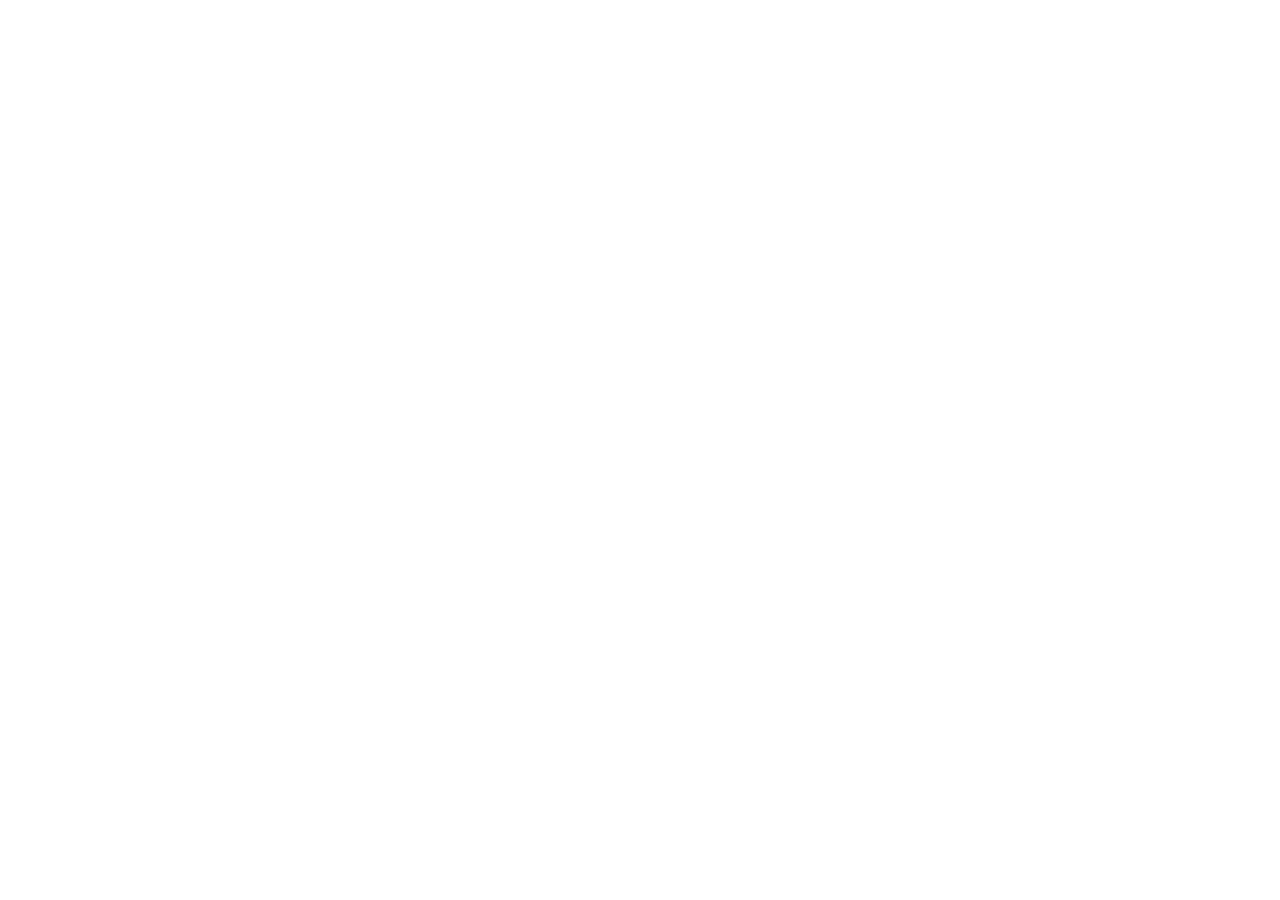
==== experiment/simulation/index.html @ e0a00acc "Initial commit" ====
<!DOCTYPE html>
<html>
<head>
	<!-- Add CSS at the head of HTML file -->
    <link rel="stylesheet" href="./css/main.css">
</head>
<body>
		<!-- Your code goes here-->

	<!-- Add JS at the bottom of HTML file --> 
        <script src="./js/main.js"></script>
</body>
</html>
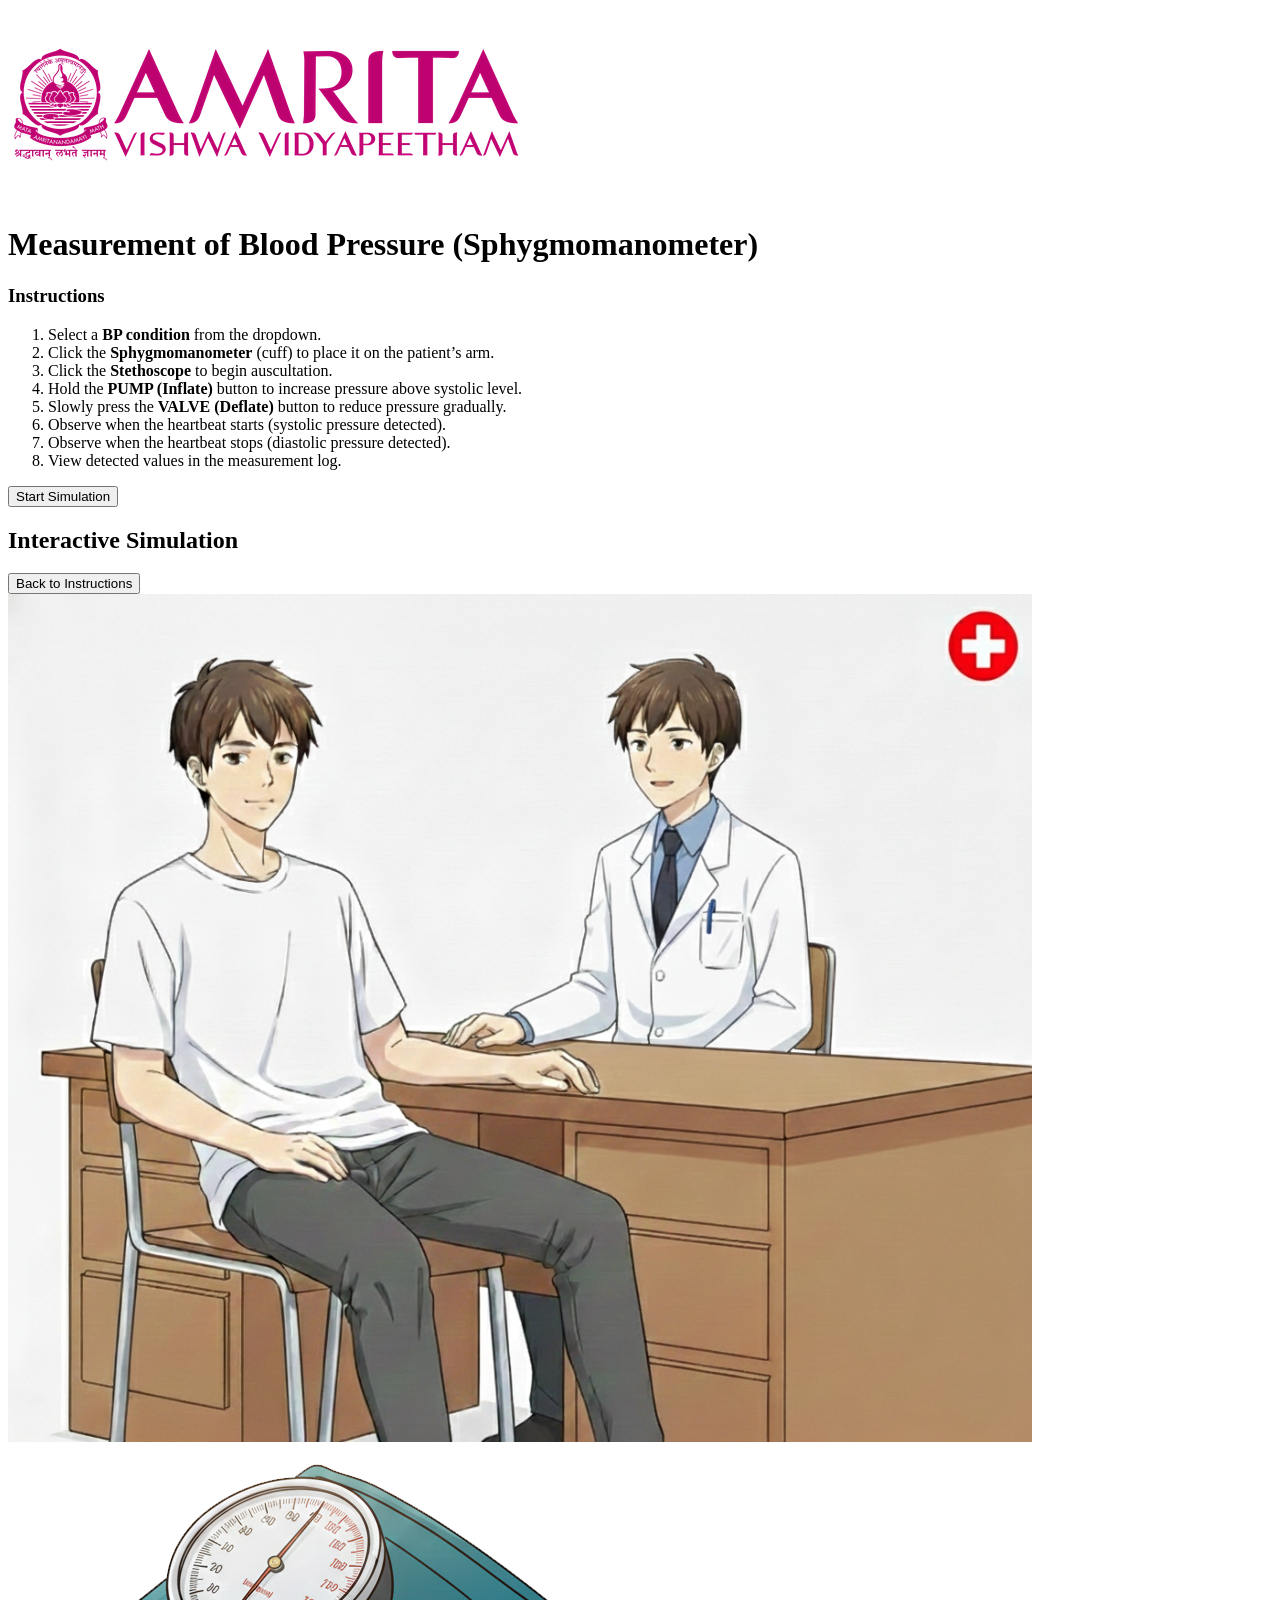
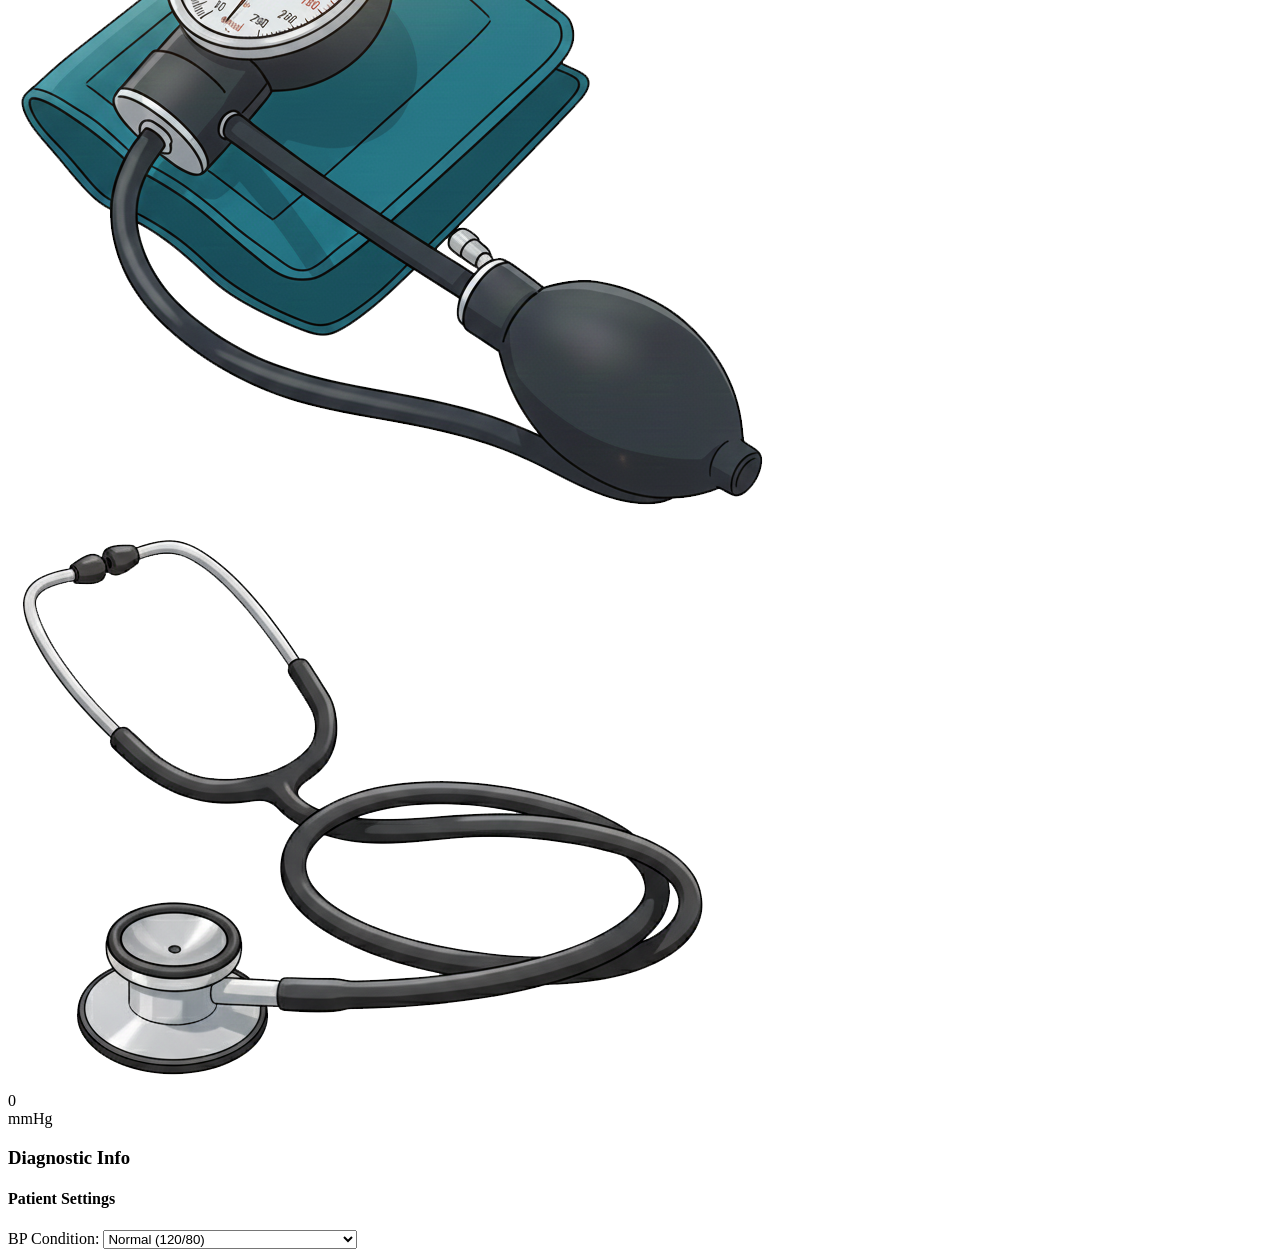
==== commit fc20e005: "Update index.html" ====
--- a/experiment/simulation/index.html
+++ b/experiment/simulation/index.html
@@ -1,13 +1,110 @@
-<!DOCTYPE html>
-<html>
+
+<!doctype html>
+<html lang="en">
+
 <head>
-	<!-- Add CSS at the head of HTML file -->
+    <meta charset="utf-8">
+    <meta name="viewport" content="width=device-width,initial-scale=1">
+    <title>Blood Pressure Simulator — Aneroid Sphygmomanometer</title>
     <link rel="stylesheet" href="./css/main.css">
 </head>
-<body>
-		<!-- Your code goes here-->
 
-	<!-- Add JS at the bottom of HTML file --> 
-        <script src="./js/main.js"></script>
+<body class="mobile-instructions-active">
+    <header>
+        <img src="images\logo.png" class="logo" alt="University Logo">
+        <h1>Measurement of Blood Pressure (Sphygmomanometer)</h1>
+    </header>
+    <div class="app">
+
+        <!-- LEFT PANEL -->
+        <div class="column left">
+            <!-- SIMULATOR CONTROLS -->
+            <div id="left-sim">
+                <h3>Instructions</h3>
+                <ol class="instructions-list">
+                    <li>Select a <strong>BP condition</strong> from the dropdown.</li>
+                    <li>Click the <strong>Sphygmomanometer</strong> (cuff) to place it on the patient’s arm.</li>
+                    <li>Click the <strong>Stethoscope</strong> to begin auscultation.</li>
+                    <li>Hold the <strong>PUMP (Inflate)</strong> button to increase pressure above systolic level.</li>
+                    <li>Slowly press the <strong>VALVE (Deflate)</strong> button to reduce pressure gradually.</li>
+                    <li>Observe when the heartbeat starts (systolic pressure detected).</li>
+                    <li>Observe when the heartbeat stops (diastolic pressure detected).</li>
+                    <li>View detected values in the measurement log.</li>
+                </ol>
+
+                <button id="mobile-start-btn" class="control-btn primary">Start Simulation</button>
+            </div>
+        </div>
+
+        <!-- MIDDLE PANEL - VISUALIZATION -->
+        <div class="column middle">
+            <!-- SIMULATOR VIEW (Default) -->
+            <div id="main-sim">
+                <h2>Interactive Simulation</h2>
+                <button id="mobile-back-btn" class="control-btn secondary mobile-only">Back to Instructions</button>
+
+                <div class="sim-container">
+                    <!-- Base Scene Layer (Using .png as per user change) -->
+                    <img src="images\scene_1.png" id="base-scene" alt="Patient Arm">
+
+                    <!-- Instruments (Clickable) -->
+                    <img src="images\cuff_icon.png" id="tool-cuff" class="tool" alt="Cuff" title="Place Cuff">
+                    <img src="images\steth_icon.png" id="tool-steth" class="tool" alt="Stethoscope" title="Place Stethoscope">
+
+                    <!-- Gauge Overlay (Visible after setup) -->
+                    <div id="gauge-container" class="gauge">
+                        <div class="gauge-face">
+                            <!-- Ticks are drawn via CSS/JS or background image would be better, using simple CSS ticks for now -->
+                            <div class="gauge-dial"></div>
+                            <div class="needle" id="gauge-needle"></div>
+                            <div class="gauge-center"></div>
+                            <div class="gauge-value" id="gauge-text">0</div>
+                            <div class="gauge-unit">mmHg</div>
+                        </div>
+                    </div>
+
+                    <!-- Heart (Visible after setup) -->
+                    <div id="heart" class="heart"></div>
+                </div>
+            </div>
+        </div>
+
+        <!-- RIGHT PANEL - INFO -->
+        <div class="column right">
+            <h3>Diagnostic Info</h3>
+
+            <div class="info-card" id="patient-settings">
+                <h4>Patient Settings</h4>
+                <label for="bp-condition">BP Condition:</label>
+                <select id="bp-condition" class="bp-select">
+                    <option value="normal">Normal (120/80)</option>
+                    <option value="hypotension">Hypotension (85/55)</option>
+                    <option value="prehypertension">Pre-Hypertension (130/85)</option>
+                    <option value="stage1">Hypertension Stage 1 (150/95)</option>
+                    <option value="stage2">Hypertension Stage 2 (170/105)</option>
+                    <option value="crisis">Hypertensive Crisis (200/130)</option>
+                    <option value="isolated">Isolated Systolic Hypertension (170/70)</option>
+                    <option value="shock">Shock (70/40)</option>
+                </select>
+            </div>
+
+            <div id="controls" class="control-panel" style="display:none; margin-top: 15px;">
+                <h4>Manual Controls</h4>
+                <p class="hint">Hold to operate</p>
+
+                <button id="btn-inflate" class="control-btn inflate">PUMP (Inflate)</button>
+                <button id="btn-deflate" class="control-btn deflate" title="Hold to Deflate">VALVE (DEFLATE)</button>
+            </div>
+
+            <div id="results-log" class="info-card" style="display:none; margin-top:15px;">
+                <h4>Measurement Log</h4>
+                <div id="log-content"></div>
+            </div>
+        </div>
+
+    </div>
+
+    <script src="./script.js"></script>
 </body>
-</html>
+
+</html>
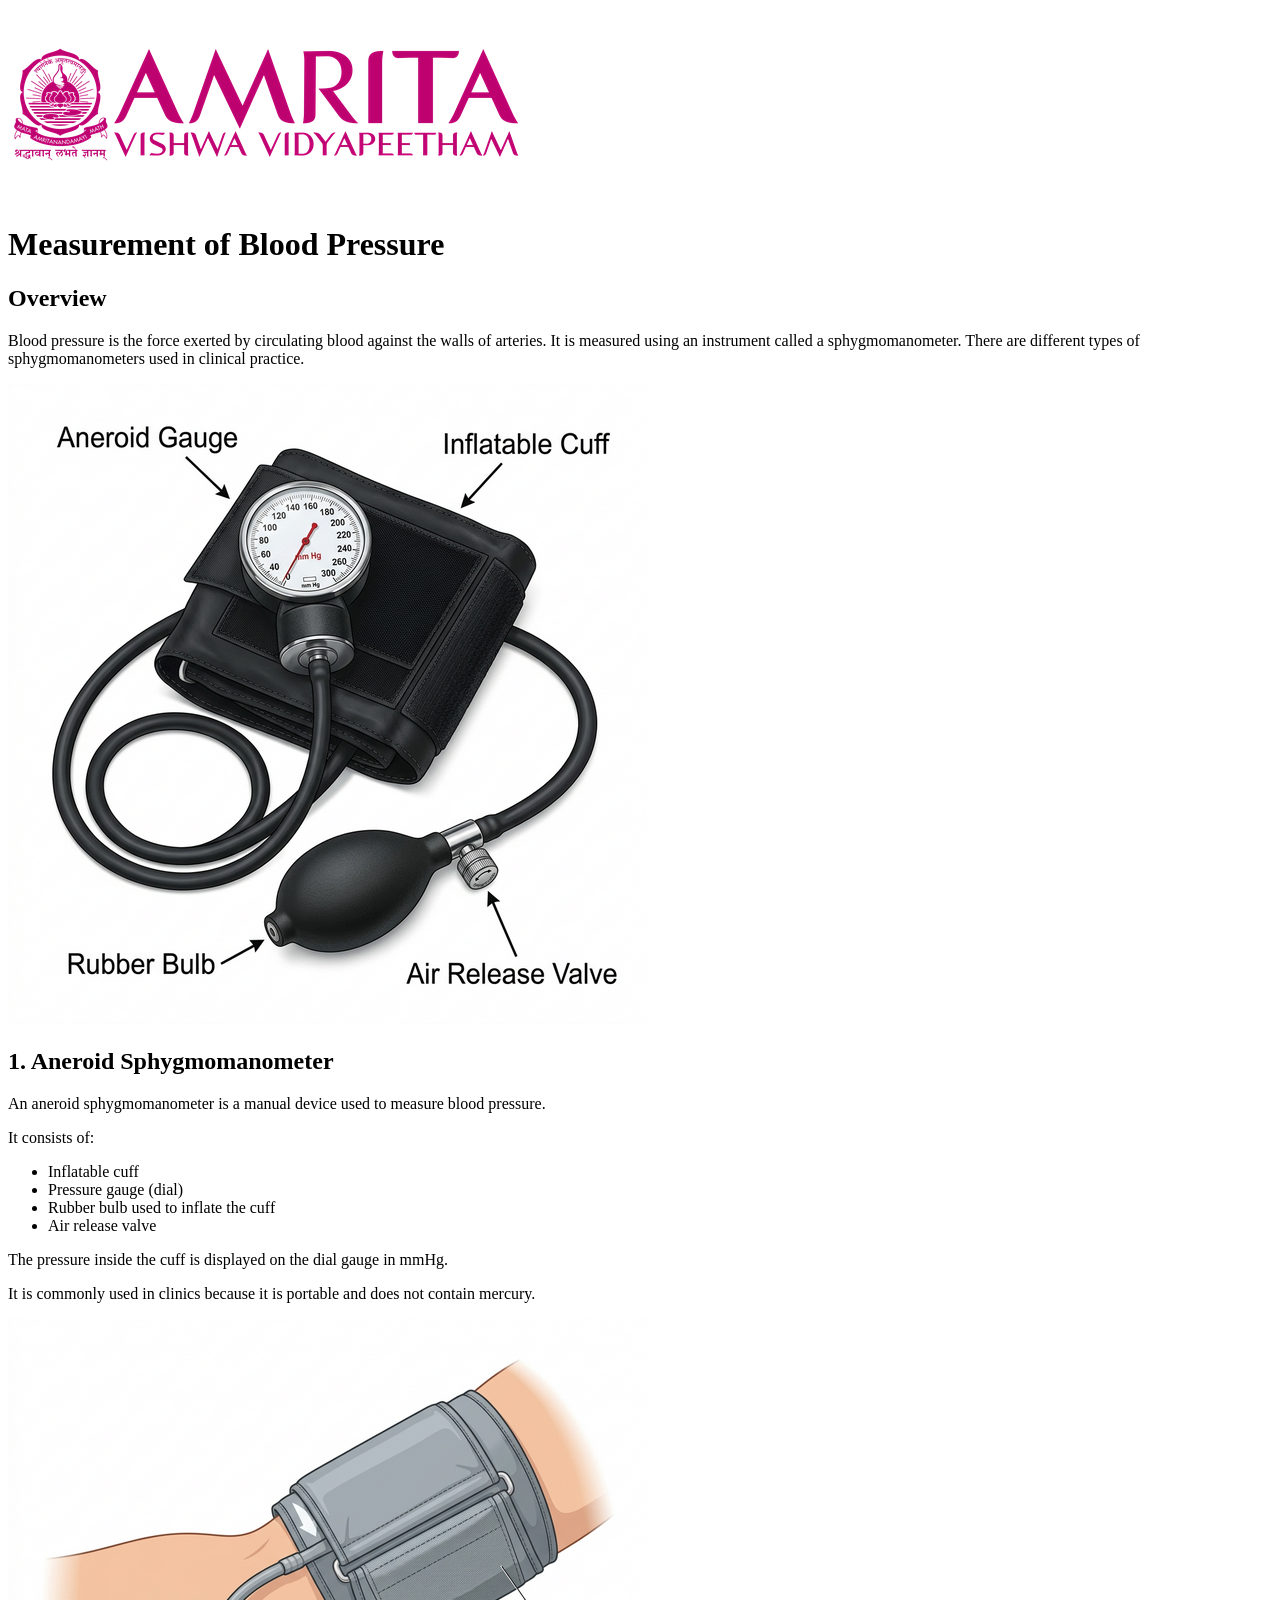
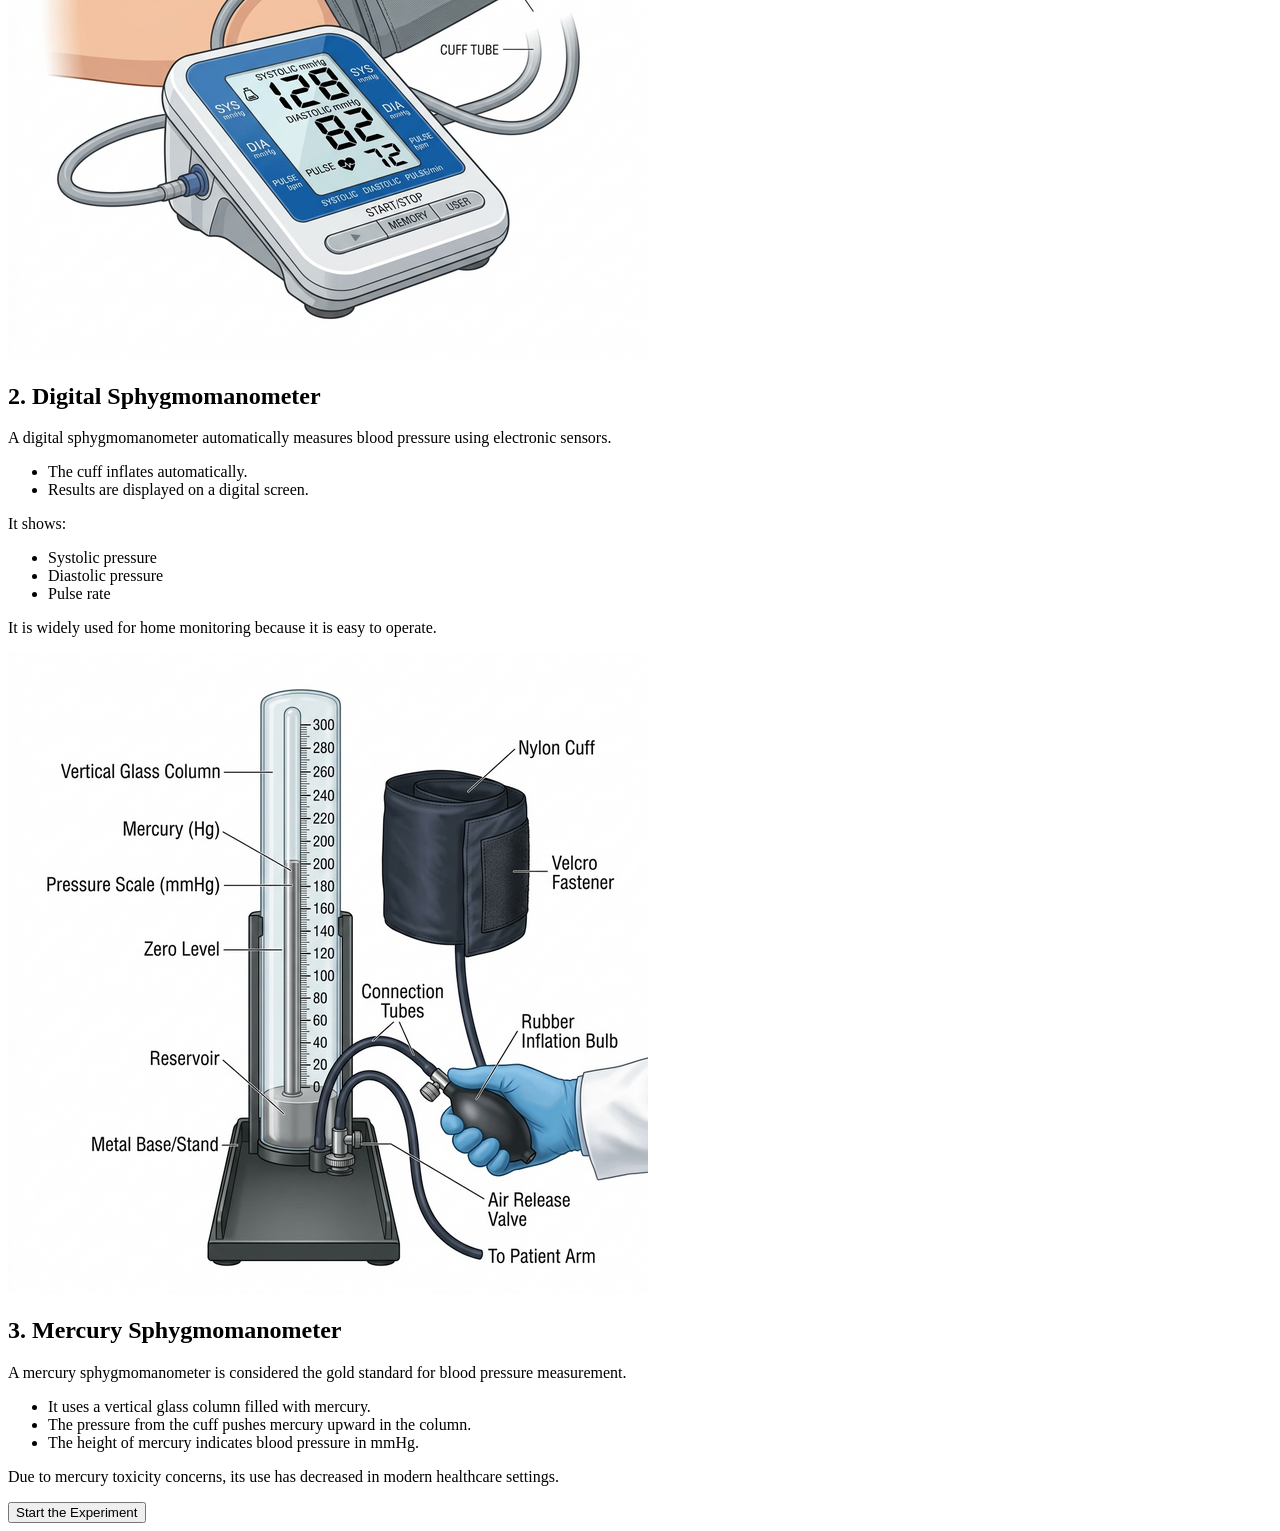
==== commit 23701738: "Update index.html" ====
--- a/experiment/simulation/index.html
+++ b/experiment/simulation/index.html
@@ -1,110 +1,102 @@
-
-<!doctype html>
+<!DOCTYPE html>
 <html lang="en">
 
 <head>
-    <meta charset="utf-8">
-    <meta name="viewport" content="width=device-width,initial-scale=1">
-    <title>Blood Pressure Simulator — Aneroid Sphygmomanometer</title>
-    <link rel="stylesheet" href="./css/main.css">
+    <meta charset="UTF-8">
+    <meta name="viewport" content="width=device-width, initial-scale=1.0">
+    <title>Measurement of Blood Pressure</title>
+    <link rel="stylesheet" href="style.css">
 </head>
 
-<body class="mobile-instructions-active">
+<body class="theory-page">
     <header>
         <img src="images\logo.png" class="logo" alt="University Logo">
-        <h1>Measurement of Blood Pressure (Sphygmomanometer)</h1>
+        <h1>Measurement of Blood Pressure</h1>
     </header>
-    <div class="app">
 
-        <!-- LEFT PANEL -->
-        <div class="column left">
-            <!-- SIMULATOR CONTROLS -->
-            <div id="left-sim">
-                <h3>Instructions</h3>
-                <ol class="instructions-list">
-                    <li>Select a <strong>BP condition</strong> from the dropdown.</li>
-                    <li>Click the <strong>Sphygmomanometer</strong> (cuff) to place it on the patient’s arm.</li>
-                    <li>Click the <strong>Stethoscope</strong> to begin auscultation.</li>
-                    <li>Hold the <strong>PUMP (Inflate)</strong> button to increase pressure above systolic level.</li>
-                    <li>Slowly press the <strong>VALVE (Deflate)</strong> button to reduce pressure gradually.</li>
-                    <li>Observe when the heartbeat starts (systolic pressure detected).</li>
-                    <li>Observe when the heartbeat stops (diastolic pressure detected).</li>
-                    <li>View detected values in the measurement log.</li>
-                </ol>
-
-                <button id="mobile-start-btn" class="control-btn primary">Start Simulation</button>
-            </div>
-        </div>
-
-        <!-- MIDDLE PANEL - VISUALIZATION -->
-        <div class="column middle">
-            <!-- SIMULATOR VIEW (Default) -->
-            <div id="main-sim">
-                <h2>Interactive Simulation</h2>
-                <button id="mobile-back-btn" class="control-btn secondary mobile-only">Back to Instructions</button>
-
-                <div class="sim-container">
-                    <!-- Base Scene Layer (Using .png as per user change) -->
-                    <img src="images\scene_1.png" id="base-scene" alt="Patient Arm">
-
-                    <!-- Instruments (Clickable) -->
-                    <img src="images\cuff_icon.png" id="tool-cuff" class="tool" alt="Cuff" title="Place Cuff">
-                    <img src="images\steth_icon.png" id="tool-steth" class="tool" alt="Stethoscope" title="Place Stethoscope">
-
-                    <!-- Gauge Overlay (Visible after setup) -->
-                    <div id="gauge-container" class="gauge">
-                        <div class="gauge-face">
-                            <!-- Ticks are drawn via CSS/JS or background image would be better, using simple CSS ticks for now -->
-                            <div class="gauge-dial"></div>
-                            <div class="needle" id="gauge-needle"></div>
-                            <div class="gauge-center"></div>
-                            <div class="gauge-value" id="gauge-text">0</div>
-                            <div class="gauge-unit">mmHg</div>
-                        </div>
-                    </div>
-
-                    <!-- Heart (Visible after setup) -->
-                    <div id="heart" class="heart"></div>
+    <main class="app theory-main">
+        <section class="theory-cards">
+            <!-- Overview -->
+            <div class="theory-card column">
+                <div class="card-content">
+                    <h2>Overview</h2>
+                    <p>Blood pressure is the force exerted by circulating blood against the walls of arteries. It is
+                        measured
+                        using an instrument called a sphygmomanometer. There are different types of sphygmomanometers
+                        used in
+                        clinical practice.</p>
                 </div>
             </div>
-        </div>
-
-        <!-- RIGHT PANEL - INFO -->
-        <div class="column right">
-            <h3>Diagnostic Info</h3>
-
-            <div class="info-card" id="patient-settings">
-                <h4>Patient Settings</h4>
-                <label for="bp-condition">BP Condition:</label>
-                <select id="bp-condition" class="bp-select">
-                    <option value="normal">Normal (120/80)</option>
-                    <option value="hypotension">Hypotension (85/55)</option>
-                    <option value="prehypertension">Pre-Hypertension (130/85)</option>
-                    <option value="stage1">Hypertension Stage 1 (150/95)</option>
-                    <option value="stage2">Hypertension Stage 2 (170/105)</option>
-                    <option value="crisis">Hypertensive Crisis (200/130)</option>
-                    <option value="isolated">Isolated Systolic Hypertension (170/70)</option>
-                    <option value="shock">Shock (70/40)</option>
-                </select>
+            <!-- Card 1 -->
+            <div class="theory-card column">
+                <div class="card-img-container">
+                    <img src="images\aneroid.png" alt="Aneroid Sphygmomanometer">
+                </div>
+                <div class="card-content">
+                    <h2>1. Aneroid Sphygmomanometer</h2>
+                    <p>An aneroid sphygmomanometer is a manual device used to measure blood pressure.</p>
+                    <p>It consists of:</p>
+                    <ul>
+                        <li>Inflatable cuff</li>
+                        <li>Pressure gauge (dial)</li>
+                        <li>Rubber bulb used to inflate the cuff</li>
+                        <li>Air release valve</li>
+                    </ul>
+                    <p>The pressure inside the cuff is displayed on the dial gauge in mmHg.</p>
+                    <p>It is commonly used in clinics because it is portable and does not contain mercury.</p>
+                </div>
             </div>
 
-            <div id="controls" class="control-panel" style="display:none; margin-top: 15px;">
-                <h4>Manual Controls</h4>
-                <p class="hint">Hold to operate</p>
-
-                <button id="btn-inflate" class="control-btn inflate">PUMP (Inflate)</button>
-                <button id="btn-deflate" class="control-btn deflate" title="Hold to Deflate">VALVE (DEFLATE)</button>
+            <!-- Card 2 -->
+            <div class="theory-card column">
+                <div class="card-img-container">
+                    <img src="images\digital.png" alt="Digital Sphygmomanometer">
+                </div>
+                <div class="card-content">
+                    <h2>2. Digital Sphygmomanometer</h2>
+                    <p>A digital sphygmomanometer automatically measures blood pressure using electronic sensors.</p>
+                    <ul>
+                        <li>The cuff inflates automatically.</li>
+                        <li>Results are displayed on a digital screen.</li>
+                    </ul>
+                    <p>It shows:</p>
+                    <ul>
+                        <li>Systolic pressure</li>
+                        <li>Diastolic pressure</li>
+                        <li>Pulse rate</li>
+                    </ul>
+                    <p>It is widely used for home monitoring because it is easy to operate.</p>
+                </div>
             </div>
 
-            <div id="results-log" class="info-card" style="display:none; margin-top:15px;">
-                <h4>Measurement Log</h4>
-                <div id="log-content"></div>
+            <!-- Card 3 -->
+            <div class="theory-card column">
+                <div class="card-img-container">
+                    <img src="images\mercury.png" alt="Mercury Sphygmomanometer">
+                </div>
+                <div class="card-content">
+                    <h2>3. Mercury Sphygmomanometer</h2>
+                    <p>A mercury sphygmomanometer is considered the gold standard for blood pressure measurement.</p>
+                    <ul>
+                        <li>It uses a vertical glass column filled with mercury.</li>
+                        <li>The pressure from the cuff pushes mercury upward in the column.</li>
+                        <li>The height of mercury indicates blood pressure in mmHg.</li>
+                    </ul>
+                    <p>Due to mercury toxicity concerns, its use has decreased in modern healthcare settings.</p>
+                </div>
             </div>
+        </section>
+
+        <div class="action-section">
+            <button id="startExperiment" class="btn primary large-btn">Start the Experiment</button>
         </div>
+    </main>
 
-    </div>
-
-    <script src="./script.js"></script>
+    <script>
+        document.getElementById("startExperiment").onclick = function () {
+            window.location.href = "simulator.html";
+        }
+    </script>
 </body>
 
 </html>
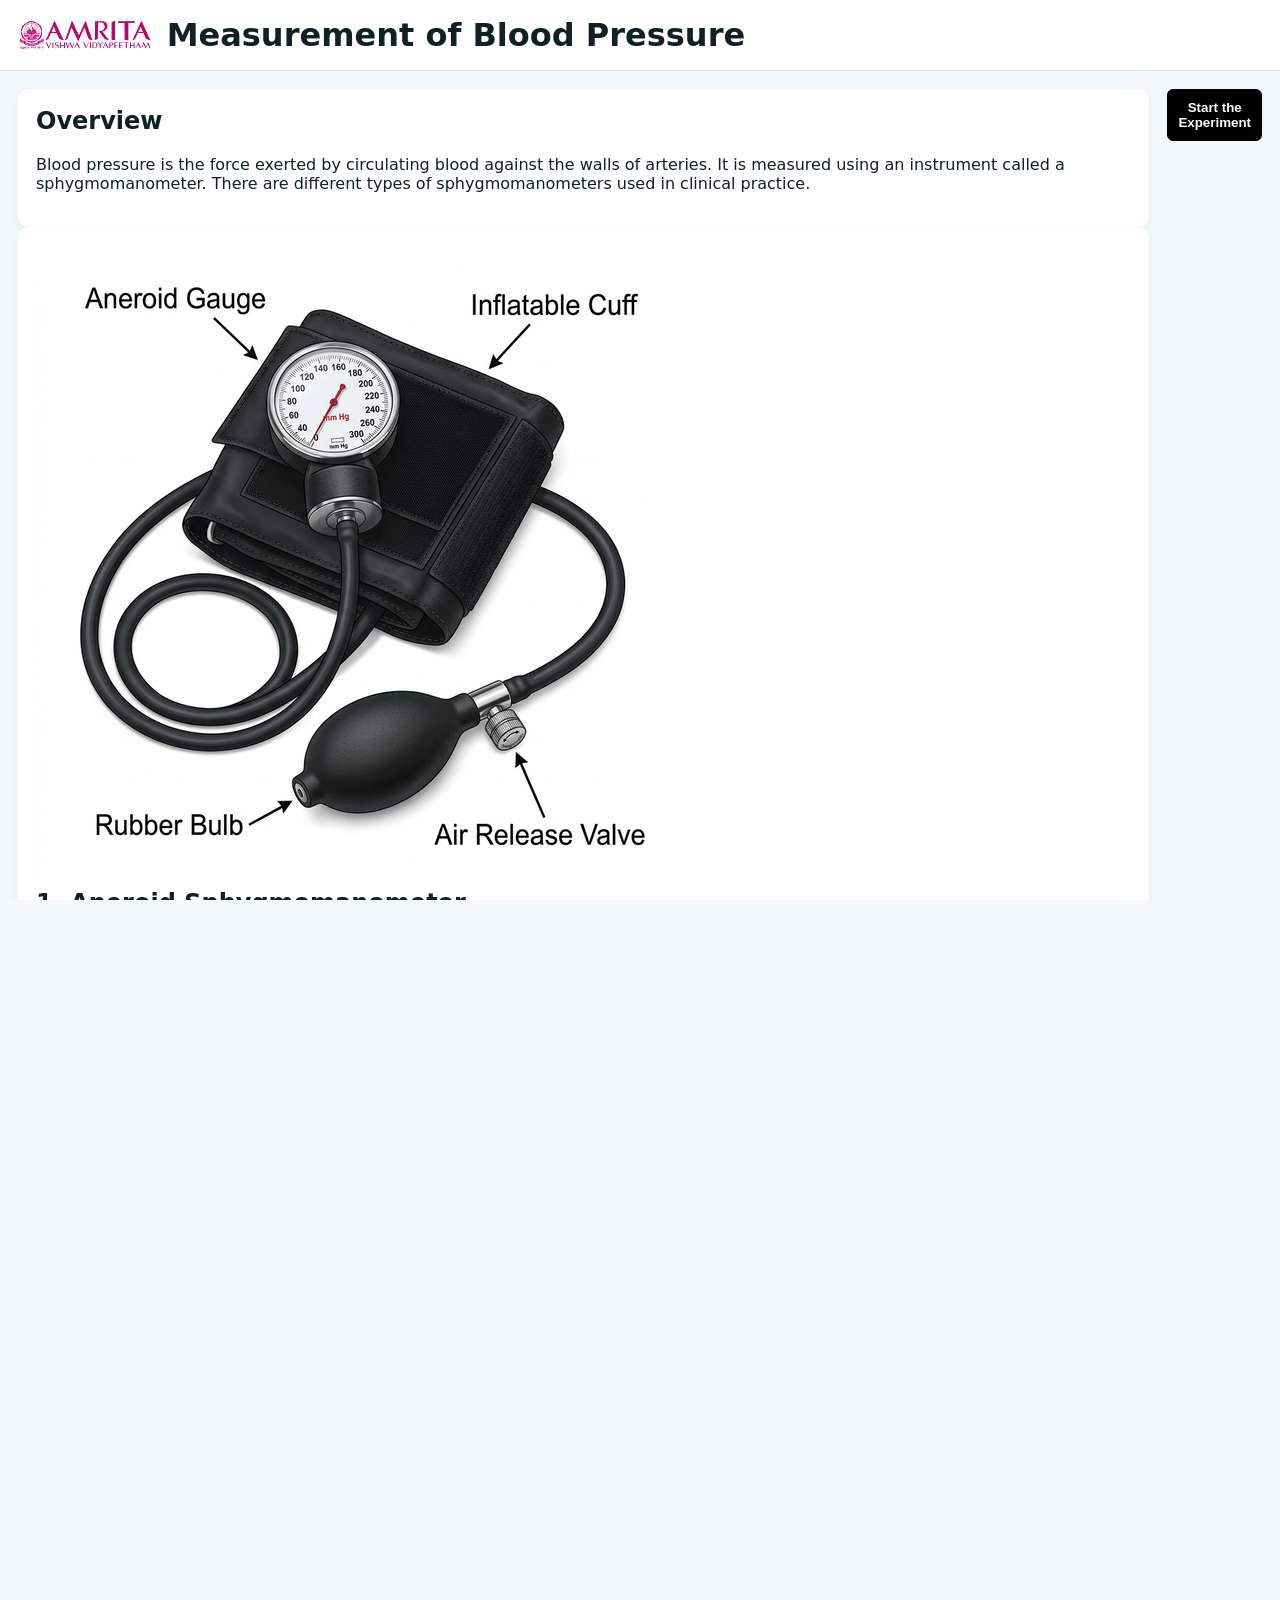
==== commit 415e1cfe: "Update index.html" ====
--- a/experiment/simulation/index.html
+++ b/experiment/simulation/index.html
@@ -5,7 +5,7 @@
     <meta charset="UTF-8">
     <meta name="viewport" content="width=device-width, initial-scale=1.0">
     <title>Measurement of Blood Pressure</title>
-    <link rel="stylesheet" href="style.css">
+    <link rel="stylesheet" href="./css/main.css">
 </head>
 
 <body class="theory-page">
--- a/experiment/simulation/css/main.css
+++ b/experiment/simulation/css/main.css
@@ -0,0 +1,665 @@
+:root {
+    --bg: #f3f8fa;
+    --card: #ffffff;
+    --accent: #0b66c3;
+    --accent-dark: #074a8f;
+    --muted: #677281;
+    --text: #102027;
+    --success: #2e7d32;
+    --warning: #ed6c02;
+    --danger: #d32f2f;
+}
+
+header {
+    display: flex;
+    align-items: center;
+    padding: 10px 18px;
+    background: #fff;
+    border-bottom: 1px solid #e0e0e0;
+    gap: 15px;
+}
+
+.logo {
+    height: 50px;
+    width: auto;
+    object-fit: contain;
+    flex-shrink: 0;
+}
+
+html,
+body {
+    margin: 0;
+    height: 100%;
+    font-family: 'Inter', system-ui, 'Segoe UI', Arial, sans-serif;
+    background: var(--bg);
+    color: var(--text);
+    overflow: hidden;
+    /* Prevent body scroll, handle in columns */
+}
+
+h1 {
+    margin: 0;
+    font-size: 2rem;
+}
+
+h2 {
+    margin-top: 0;
+}
+
+h3 {
+    margin-top: 0;
+    font-size: 1.1rem;
+    color: var(--accent-dark);
+}
+
+h4 {
+    margin: 10px 0 5px;
+    font-size: 0.95rem;
+}
+
+.app {
+    display: flex;
+    gap: 18px;
+    padding: 18px;
+    height: calc(100vh - 72px);
+    box-sizing: border-box;
+}
+
+.column {
+    background: var(--card);
+    border-radius: 10px;
+    padding: 18px;
+    box-shadow: 0 4px 12px rgba(0, 0, 0, 0.05);
+    overflow-y: auto;
+    display: flex;
+    flex-direction: column;
+}
+
+.left {
+    width: 320px;
+    flex-shrink: 0;
+}
+
+.middle {
+    flex: 1;
+    min-width: 500px;
+}
+
+.right {
+    width: 280px;
+    flex-shrink: 0;
+}
+
+/* BUTTONS */
+.btn-row {
+    display: flex;
+    gap: 10px;
+    margin-bottom: 20px;
+}
+
+.btn {
+    flex: 1;
+    border: 1px solid #d3dce6;
+    padding: 10px;
+    border-radius: 6px;
+    background: #fff;
+    cursor: pointer;
+    font-weight: 600;
+    color: var(--muted);
+    transition: all 0.2s;
+}
+
+.btn:hover {
+    background: #f8f9fa;
+}
+
+.btn.primary {
+    background: #000;
+    color: #fff;
+    border-color: #000;
+}
+
+.btn.primary:hover {
+    background: #333;
+}
+
+/* SIMULATOR STAGE */
+.sim-container {
+    position: relative;
+    width: 100%;
+    height: 75vh;
+    /* makes it large */
+    min-height: 500px;
+    /* prevents collapse */
+    background: #eef4f8;
+    border: 1px solid #dfe6ea;
+    border-radius: 8px;
+    overflow: hidden;
+    margin-top: 20px;
+}
+
+#base-scene {
+    width: 100%;
+    height: 100%;
+    object-fit: contain;
+    /* or contain depending on image */
+    /* display: block;*/
+}
+
+/* TOOLS */
+.tool {
+    position: absolute;
+    cursor: pointer;
+    filter: drop-shadow(0 8px 12px rgba(0, 0, 0, 0.4));
+    /* Stronger base shadow */
+    transition: transform 0.2s, filter 0.2s;
+    z-index: 10;
+}
+
+.tool:hover {
+    transform: translateY(-5px) scale(1.05);
+    /* Slight lift instead of just scale */
+    filter: drop-shadow(0 12px 18px rgba(0, 0, 0, 0.5));
+    /* Stronger shadow on hover to pop */
+}
+
+/* Initial Positions */
+#tool-cuff {
+    position: absolute;
+    top: 49%;
+    /* Push lower onto the table plane */
+    left: 56%;
+    /* Move slightly more left */
+    width: 15%;
+    min-width: 60px;
+    max-width: 100px;
+}
+
+#tool-steth {
+    position: absolute;
+    top: 52%;
+    /* Match table plane height */
+    right: 27%;
+    /* Move leftwards off the right edge */
+    width: 12%;
+    min-width: 45px;
+    max-width: 80px;
+}
+
+/* GAUGE */
+.gauge {
+    position: absolute;
+    bottom: 20px;
+    /* move down */
+    left: 50%;
+    /* center horizontally */
+    transform: translateX(-50%);
+    width: 180px;
+    height: 180px;
+    background: #fff;
+    border-radius: 50%;
+    border: 6px solid #cfd8dc;
+    box-shadow: 0 4px 15px rgba(0, 0, 0, 0.15);
+    display: none;
+    z-index: 20;
+}
+
+
+.gauge-face {
+    position: relative;
+    width: 100%;
+    height: 100%;
+    border-radius: 50%;
+    background: radial-gradient(circle at center, #fff 60%, #f5f5f5 100%);
+}
+
+.gauge-dial {
+    /* Simplified ticks using a conic gradient for visual reference */
+    position: absolute;
+    top: 10px;
+    left: 10px;
+    right: 10px;
+    bottom: 10px;
+    border-radius: 50%;
+    border: 1px dashed #bdbdbd;
+    /* Quick visual cue for ticks */
+}
+
+.needle {
+    position: absolute;
+    top: 50%;
+    left: 50%;
+    width: 3px;
+    height: 70px;
+    /* Length of needle */
+    background: #d32f2f;
+    transform-origin: bottom center;
+    /* Pivot at bottom */
+    transform: translate(-50%, -100%) rotate(-135deg);
+    /* Start pos */
+    transition: transform 0.1s linear;
+    /* Smooth movement */
+    z-index: 2;
+}
+
+.gauge-center {
+    position: absolute;
+    top: 50%;
+    left: 50%;
+    width: 12px;
+    height: 12px;
+    background: #455a64;
+    border-radius: 50%;
+    transform: translate(-50%, -50%);
+    z-index: 3;
+}
+
+.gauge-value {
+    position: absolute;
+    bottom: 40px;
+    width: 100%;
+    text-align: center;
+    font-size: 1.5rem;
+    font-weight: 700;
+    color: #37474f;
+}
+
+.gauge-unit {
+    position: absolute;
+    bottom: 25px;
+    width: 100%;
+    text-align: center;
+    font-size: 0.8rem;
+    color: #78909c;
+}
+
+/* CONTROLS */
+.control-panel {
+    background: #f1f5f8;
+    padding: 15px;
+    border-radius: 8px;
+    border: 1px solid #deebf1;
+}
+
+.hint {
+    font-size: 0.8rem;
+    color: var(--muted);
+    margin-bottom: 10px;
+    font-style: italic;
+}
+
+.control-btn {
+    display: block;
+    width: 100%;
+    padding: 12px;
+    margin-bottom: 10px;
+    border: none;
+    border-radius: 6px;
+    color: #fff;
+    font-weight: bold;
+    text-transform: uppercase;
+    cursor: pointer;
+    user-select: none;
+    transition: background 0.1s;
+}
+
+.inflate {
+    background: var(--success);
+    box-shadow: 0 4px 0 #1b5e20;
+}
+
+.inflate:active {
+    background: #1b5e20;
+    box-shadow: 0 2px 0 #1b5e20;
+    transform: translateY(2px);
+}
+
+.deflate {
+    background: var(--danger);
+    box-shadow: 0 4px 0 #b71c1c;
+}
+
+.deflate:active {
+    background: #b71c1c;
+    box-shadow: 0 2px 0 #b71c1c;
+    transform: translateY(2px);
+}
+
+/* INFO CARDS */
+.info-card {
+    background: #f8f9fa;
+    border: 1px solid #e9ecef;
+    border-radius: 6px;
+    padding: 12px;
+    margin-bottom: 15px;
+}
+
+.info-card p {
+    margin: 5px 0;
+    font-size: 0.9rem;
+}
+
+.digital-readout {
+    font-family: 'Courier New', monospace;
+    font-size: 1.2rem;
+    font-weight: bold;
+    color: var(--accent);
+}
+
+.phase {
+    display: inline-block;
+    padding: 4px 8px;
+    border-radius: 4px;
+    font-size: 0.85rem;
+    font-weight: 600;
+}
+
+.phase.waiting {
+    background: #e0e0e0;
+    color: #616161;
+}
+
+.phase.ready {
+    background: #e3f2fd;
+    color: #1976d2;
+}
+
+.phase.active {
+    background: #e8f5e9;
+    color: #2e7d32;
+    border: 1px solid #c8e6c9;
+}
+
+.audio-toggle {
+    margin-top: 15px;
+    font-size: 0.9rem;
+}
+
+/* LOG */
+#log-content {
+    max-height: 200px;
+    overflow-y: auto;
+}
+
+#log-content div {
+    padding: 4px 0;
+    border-bottom: 1px solid #eee;
+    font-size: 0.85rem;
+    color: #444;
+}
+
+/* HEART */
+.heart {
+    position: absolute;
+    bottom: 25px;
+    right: 25px;
+    width: 70px;
+    height: 70px;
+    background: red;
+    transform: rotate(-45deg) scale(0);
+    transform-origin: center;
+    display: none;
+}
+
+.heart::before,
+.heart::after {
+    content: "";
+    position: absolute;
+    width: 70px;
+    height: 70px;
+    background: red;
+    border-radius: 50%;
+}
+
+.heart::before {
+    top: -35px;
+    left: 0;
+}
+
+.heart::after {
+    left: 35px;
+    top: 0;
+}
+
+/* beating animation */
+@keyframes heartbeat {
+    0% {
+        transform: rotate(-45deg) scale(1);
+    }
+
+    25% {
+        transform: rotate(-45deg) scale(1.2);
+    }
+
+    50% {
+        transform: rotate(-45deg) scale(1);
+    }
+
+    75% {
+        transform: rotate(-45deg) scale(1.2);
+    }
+
+    100% {
+        transform: rotate(-45deg) scale(1);
+    }
+}
+
+.heart.beating {
+    display: block;
+    animation: heartbeat 0.8s infinite;
+}
+
+/* BP CONDITIONS SELECTOR */
+.bp-select {
+    width: 100%;
+    padding: 8px;
+    margin-top: 5px;
+    border: 1px solid #d3dce6;
+    border-radius: 4px;
+    font-size: 0.9rem;
+    background-color: #fff;
+    cursor: pointer;
+    font-family: inherit;
+    color: var(--text);
+}
+
+.bp-select:focus {
+    outline: none;
+    border-color: var(--accent);
+    box-shadow: 0 0 0 2px rgba(11, 102, 195, 0.2);
+}
+
+.bp-select:disabled {
+    background-color: #f1f5f8;
+    color: #999;
+    cursor: not-allowed;
+}
+
+/* INSTRUCTIONS LIST */
+.instructions-list {
+    margin: 10px 0;
+    padding-left: 20px;
+    font-size: 0.9rem;
+    line-height: 1.6;
+    color: var(--text);
+}
+
+.instructions-list li {
+    margin-bottom: 8px;
+}
+
+/* =========================================
+   RESPONSIVE DESIGN (Media Queries)
+   ========================================= */
+
+/* Tablets and laptops (1199px and below) */
+@media (max-width: 1199px) {
+
+    html,
+    body {
+        overflow: auto;
+        height: auto;
+    }
+
+    .app {
+        flex-direction: column;
+        height: auto;
+        overflow: visible;
+    }
+
+    .column {
+        width: 100% !important;
+        min-width: 0 !important;
+        overflow: visible;
+        flex: none;
+    }
+
+    /* Mobile Layout Order */
+    .middle {
+        order: 1;
+    }
+
+    .right {
+        order: 2;
+    }
+
+    .left {
+        order: 3;
+    }
+
+    .sim-container {
+        height: 50vh;
+        min-height: 400px;
+    }
+}
+
+/* Mobile-only Utility classes for toggling Flow */
+.mobile-hide {
+    display: none !important;
+}
+
+.mobile-only {
+    display: none !important;
+}
+
+#mobile-start-btn {
+    display: none;
+    margin-top: 20px;
+    background: #000;
+    color: #fff;
+    border: none;
+    box-shadow: 0 4px 0 #333;
+}
+
+#mobile-start-btn:active {
+    box-shadow: 0 2px 0 #333;
+    transform: translateY(2px);
+}
+
+#mobile-back-btn {
+    background: var(--text);
+    color: #fff;
+    margin-bottom: 15px;
+}
+
+/* Mobile Devices (767px and below) */
+@media (max-width: 767px) {
+    header {
+        flex-wrap: wrap;
+        justify-content: center;
+        text-align: center;
+    }
+
+    header h1 {
+        font-size: 1.5rem;
+        margin-left: 0;
+    }
+
+    .app {
+        padding: 10px;
+        gap: 12px;
+    }
+
+    .column {
+        padding: 15px;
+    }
+
+    .sim-container {
+        height: 60vw;
+        min-height: 250px;
+    }
+
+    #mobile-start-btn {
+        display: block;
+    }
+
+    .mobile-only {
+        display: block !important;
+    }
+
+    /* Mobile First Flow rules */
+    body.mobile-instructions-active .middle,
+    body.mobile-instructions-active .right {
+        display: none !important;
+    }
+
+    body:not(.mobile-instructions-active) .left {
+        display: none !important;
+    }
+
+    /* Scale Gauge */
+    .gauge {
+        width: 120px;
+        height: 120px;
+        bottom: 10px;
+    }
+
+    .needle {
+        height: 45px;
+    }
+
+    .gauge-value {
+        font-size: 1.2rem;
+        bottom: 30px;
+    }
+
+    .gauge-unit {
+        font-size: 0.7rem;
+        bottom: 15px;
+    }
+
+    /* Scale Heart */
+    .heart {
+        width: 40px;
+        height: 40px;
+        bottom: 20px;
+        right: 20px;
+    }
+
+    .heart::before,
+    .heart::after {
+        width: 40px;
+        height: 40px;
+    }
+
+    .heart::before {
+        top: -20px;
+    }
+
+    .heart::after {
+        left: 20px;
+    }
+
+    /* Touch Friendly Controls but smaller footprint based on prompt */
+    .control-btn {
+        padding: 8px 12px;
+        font-size: 14px;
+        min-height: 44px;
+        /* Touch target */
+    }
+
+    .bp-select {
+        padding: 12px;
+        font-size: 1rem;
+    }
+}
